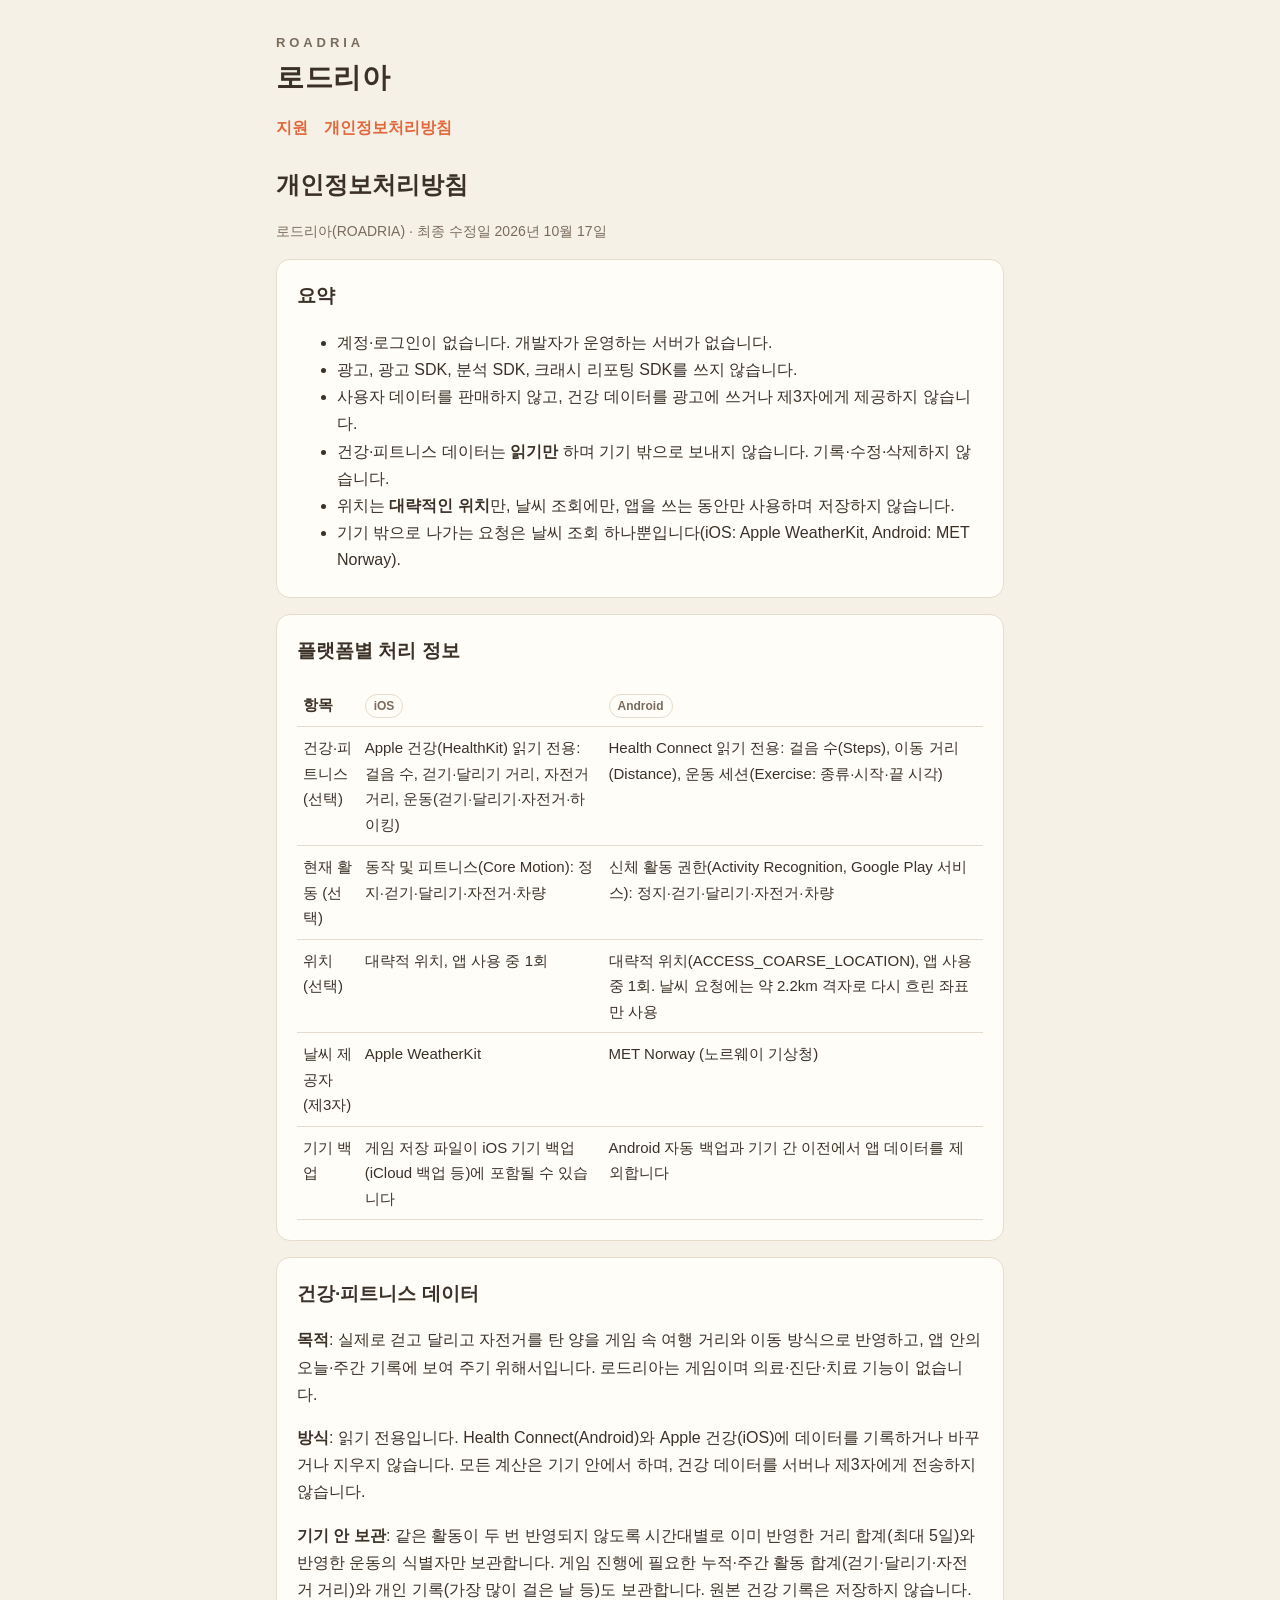
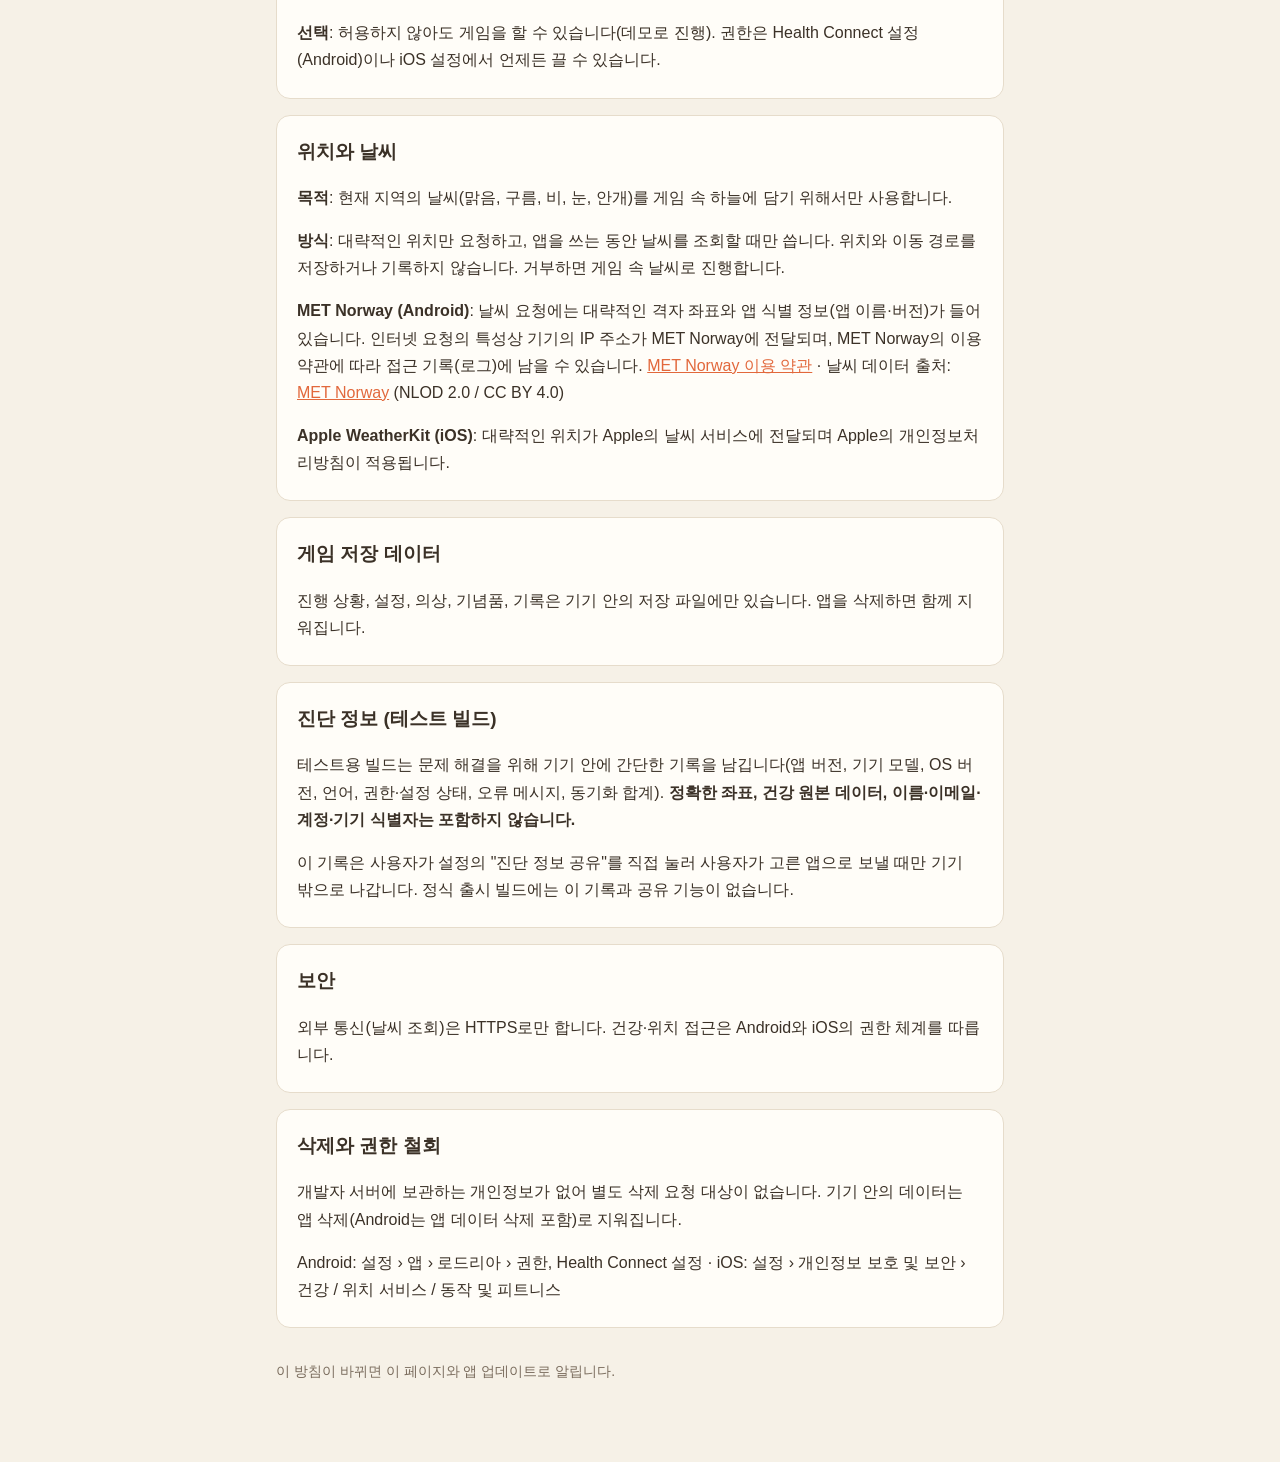
==== privacy.html @ e7ebb4fe "로드리아 지원 · 개인정보처리방침 페이지" ====
<!doctype html>
<html lang="ko">
<head>
  <meta charset="utf-8">
  <meta name="viewport" content="width=device-width, initial-scale=1">
  <title>로드리아 개인정보처리방침</title>
  <link rel="stylesheet" href="style.css">
</head>
<body>
<main>
  <header>
    <p class="brand"><small>ROADRIA</small>로드리아</p>
  </header>
  <nav>
    <a href="index.html">지원</a>
    <a href="privacy.html">개인정보처리방침</a>
  </nav>

  <h1>개인정보처리방침</h1>
  <p class="muted">로드리아(ROADRIA) · 최종 수정일 2026년 10월 17일</p>

  <section>
    <h2>요약</h2>
    <ul>
      <li>계정·로그인이 없습니다. 개발자가 운영하는 서버가 없습니다.</li>
      <li>광고, 광고 SDK, 분석 SDK, 크래시 리포팅 SDK를 쓰지 않습니다.</li>
      <li>사용자 데이터를 판매하지 않고, 건강 데이터를 광고에 쓰거나 제3자에게 제공하지 않습니다.</li>
      <li>건강·피트니스 데이터는 <strong>읽기만</strong> 하며 기기 밖으로 보내지 않습니다. 기록·수정·삭제하지 않습니다.</li>
      <li>위치는 <strong>대략적인 위치</strong>만, 날씨 조회에만, 앱을 쓰는 동안만 사용하며 저장하지 않습니다.</li>
      <li>기기 밖으로 나가는 요청은 날씨 조회 하나뿐입니다(iOS: Apple WeatherKit, Android: MET Norway).</li>
    </ul>
  </section>

  <section>
    <h2>플랫폼별 처리 정보</h2>
    <div class="table-wrap"><table>
      <tr><th>항목</th><th><span class="tag">iOS</span></th><th><span class="tag">Android</span></th></tr>
      <tr><td>건강·피트니스 (선택)</td>
          <td>Apple 건강(HealthKit) 읽기 전용: 걸음 수, 걷기·달리기 거리, 자전거 거리, 운동(걷기·달리기·자전거·하이킹)</td>
          <td>Health Connect 읽기 전용: 걸음 수(Steps), 이동 거리(Distance), 운동 세션(Exercise: 종류·시작·끝 시각)</td></tr>
      <tr><td>현재 활동 (선택)</td>
          <td>동작 및 피트니스(Core Motion): 정지·걷기·달리기·자전거·차량</td>
          <td>신체 활동 권한(Activity Recognition, Google Play 서비스): 정지·걷기·달리기·자전거·차량</td></tr>
      <tr><td>위치 (선택)</td>
          <td>대략적 위치, 앱 사용 중 1회</td>
          <td>대략적 위치(ACCESS_COARSE_LOCATION), 앱 사용 중 1회. 날씨 요청에는 약 2.2km 격자로 다시 흐린 좌표만 사용</td></tr>
      <tr><td>날씨 제공자 (제3자)</td>
          <td>Apple WeatherKit</td>
          <td>MET Norway (노르웨이 기상청)</td></tr>
      <tr><td>기기 백업</td>
          <td>게임 저장 파일이 iOS 기기 백업(iCloud 백업 등)에 포함될 수 있습니다</td>
          <td>Android 자동 백업과 기기 간 이전에서 앱 데이터를 제외합니다</td></tr>
    </table></div>
  </section>

  <section>
    <h2>건강·피트니스 데이터</h2>
    <p><strong>목적</strong>: 실제로 걷고 달리고 자전거를 탄 양을 게임 속 여행 거리와 이동 방식으로 반영하고, 앱 안의 오늘·주간 기록에 보여 주기 위해서입니다. 로드리아는 게임이며 의료·진단·치료 기능이 없습니다.</p>
    <p><strong>방식</strong>: 읽기 전용입니다. Health Connect(Android)와 Apple 건강(iOS)에 데이터를 기록하거나 바꾸거나 지우지 않습니다. 모든 계산은 기기 안에서 하며, 건강 데이터를 서버나 제3자에게 전송하지 않습니다.</p>
    <p><strong>기기 안 보관</strong>: 같은 활동이 두 번 반영되지 않도록 시간대별로 이미 반영한 거리 합계(최대 5일)와 반영한 운동의 식별자만 보관합니다. 게임 진행에 필요한 누적·주간 활동 합계(걷기·달리기·자전거 거리)와 개인 기록(가장 많이 걸은 날 등)도 보관합니다. 원본 건강 기록은 저장하지 않습니다.</p>
    <p><strong>선택</strong>: 허용하지 않아도 게임을 할 수 있습니다(데모로 진행). 권한은 Health Connect 설정(Android)이나 iOS 설정에서 언제든 끌 수 있습니다.</p>
  </section>

  <section>
    <h2>위치와 날씨</h2>
    <p><strong>목적</strong>: 현재 지역의 날씨(맑음, 구름, 비, 눈, 안개)를 게임 속 하늘에 담기 위해서만 사용합니다.</p>
    <p><strong>방식</strong>: 대략적인 위치만 요청하고, 앱을 쓰는 동안 날씨를 조회할 때만 씁니다. 위치와 이동 경로를 저장하거나 기록하지 않습니다. 거부하면 게임 속 날씨로 진행합니다.</p>
    <p><strong>MET Norway (Android)</strong>: 날씨 요청에는 대략적인 격자 좌표와 앱 식별 정보(앱 이름·버전)가 들어 있습니다. 인터넷 요청의 특성상 기기의 IP 주소가 MET Norway에 전달되며, MET Norway의 이용 약관에 따라 접근 기록(로그)에 남을 수 있습니다.
      <a href="https://api.met.no/doc/TermsOfService">MET Norway 이용 약관</a> ·
      날씨 데이터 출처: <a href="https://www.met.no/en/free-meteorological-data/Licensing-and-crediting">MET Norway</a> (NLOD 2.0 / CC BY 4.0)</p>
    <p><strong>Apple WeatherKit (iOS)</strong>: 대략적인 위치가 Apple의 날씨 서비스에 전달되며 Apple의 개인정보처리방침이 적용됩니다.</p>
  </section>

  <section>
    <h2>게임 저장 데이터</h2>
    <p>진행 상황, 설정, 의상, 기념품, 기록은 기기 안의 저장 파일에만 있습니다. 앱을 삭제하면 함께 지워집니다.</p>
  </section>

  <section>
    <h2>진단 정보 (테스트 빌드)</h2>
    <p>테스트용 빌드는 문제 해결을 위해 기기 안에 간단한 기록을 남깁니다(앱 버전, 기기 모델, OS 버전, 언어, 권한·설정 상태, 오류 메시지, 동기화 합계). <strong>정확한 좌표, 건강 원본 데이터, 이름·이메일·계정·기기 식별자는 포함하지 않습니다.</strong></p>
    <p>이 기록은 사용자가 설정의 "진단 정보 공유"를 직접 눌러 사용자가 고른 앱으로 보낼 때만 기기 밖으로 나갑니다. 정식 출시 빌드에는 이 기록과 공유 기능이 없습니다.</p>
  </section>

  <section>
    <h2>보안</h2>
    <p>외부 통신(날씨 조회)은 HTTPS로만 합니다. 건강·위치 접근은 Android와 iOS의 권한 체계를 따릅니다.</p>
  </section>

  <section>
    <h2>삭제와 권한 철회</h2>
    <p>개발자 서버에 보관하는 개인정보가 없어 별도 삭제 요청 대상이 없습니다. 기기 안의 데이터는 앱 삭제(Android는 앱 데이터 삭제 포함)로 지워집니다.</p>
    <p>Android: 설정 › 앱 › 로드리아 › 권한, Health Connect 설정 · iOS: 설정 › 개인정보 보호 및 보안 › 건강 / 위치 서비스 / 동작 및 피트니스</p>
  </section>

  <footer>
    <p class="muted">이 방침이 바뀌면 이 페이지와 앱 업데이트로 알립니다.</p>
  </footer>
</main>
</body>
</html>
---- style.css ----
:root {
  --bg: #f6f1e7;
  --card: #fffdf8;
  --ink: #3b3127;
  --ink-soft: #7a6c5d;
  --accent: #e2683c;
  --line: #e6dccb;
}
@media (prefers-color-scheme: dark) {
  :root { --bg: #1d1a16; --card: #262220; --ink: #efe6d8; --ink-soft: #b5a894; --accent: #f08a5d; --line: #3a332c; }
}
* { box-sizing: border-box; }
body {
  margin: 0; background: var(--bg); color: var(--ink);
  font-family: -apple-system, BlinkMacSystemFont, "Apple SD Gothic Neo", "Noto Sans KR", "Segoe UI", sans-serif;
  line-height: 1.7; font-size: 16px;
}
main { max-width: 760px; margin: 0 auto; padding: 32px 16px 64px; }
header .brand { font-size: 28px; font-weight: 800; letter-spacing: .02em; margin: 0; }
header .brand small { display: block; font-size: 13px; letter-spacing: .3em; color: var(--ink-soft); font-weight: 600; }
nav { margin: 12px 0 24px; display: flex; gap: 16px; flex-wrap: wrap; }
nav a { color: var(--accent); text-decoration: none; font-weight: 600; }
section { background: var(--card); border: 1px solid var(--line); border-radius: 14px; padding: 20px 20px 8px; margin: 16px 0; }
h1 { font-size: 24px; margin: 8px 0 4px; }
h2 { font-size: 19px; margin: 0 0 8px; }
h3 { font-size: 16px; margin: 16px 0 4px; }
.tag { display: inline-block; font-size: 12px; font-weight: 700; padding: 1px 8px; border-radius: 999px; border: 1px solid var(--line); color: var(--ink-soft); margin-right: 6px; }
table { width: 100%; border-collapse: collapse; font-size: 15px; margin: 8px 0 12px; }
th, td { text-align: left; padding: 8px 6px; border-bottom: 1px solid var(--line); vertical-align: top; }
.muted { color: var(--ink-soft); font-size: 14px; }
footer { color: var(--ink-soft); font-size: 13px; margin-top: 32px; }
a { color: var(--accent); }

.table-wrap { overflow-x: auto; -webkit-overflow-scrolling: touch; }
.table-wrap table { min-width: 560px; }
@media (max-width: 480px) {
  body { font-size: 15px; }
  header .brand { font-size: 24px; }
  section { padding: 16px 14px 4px; }
}
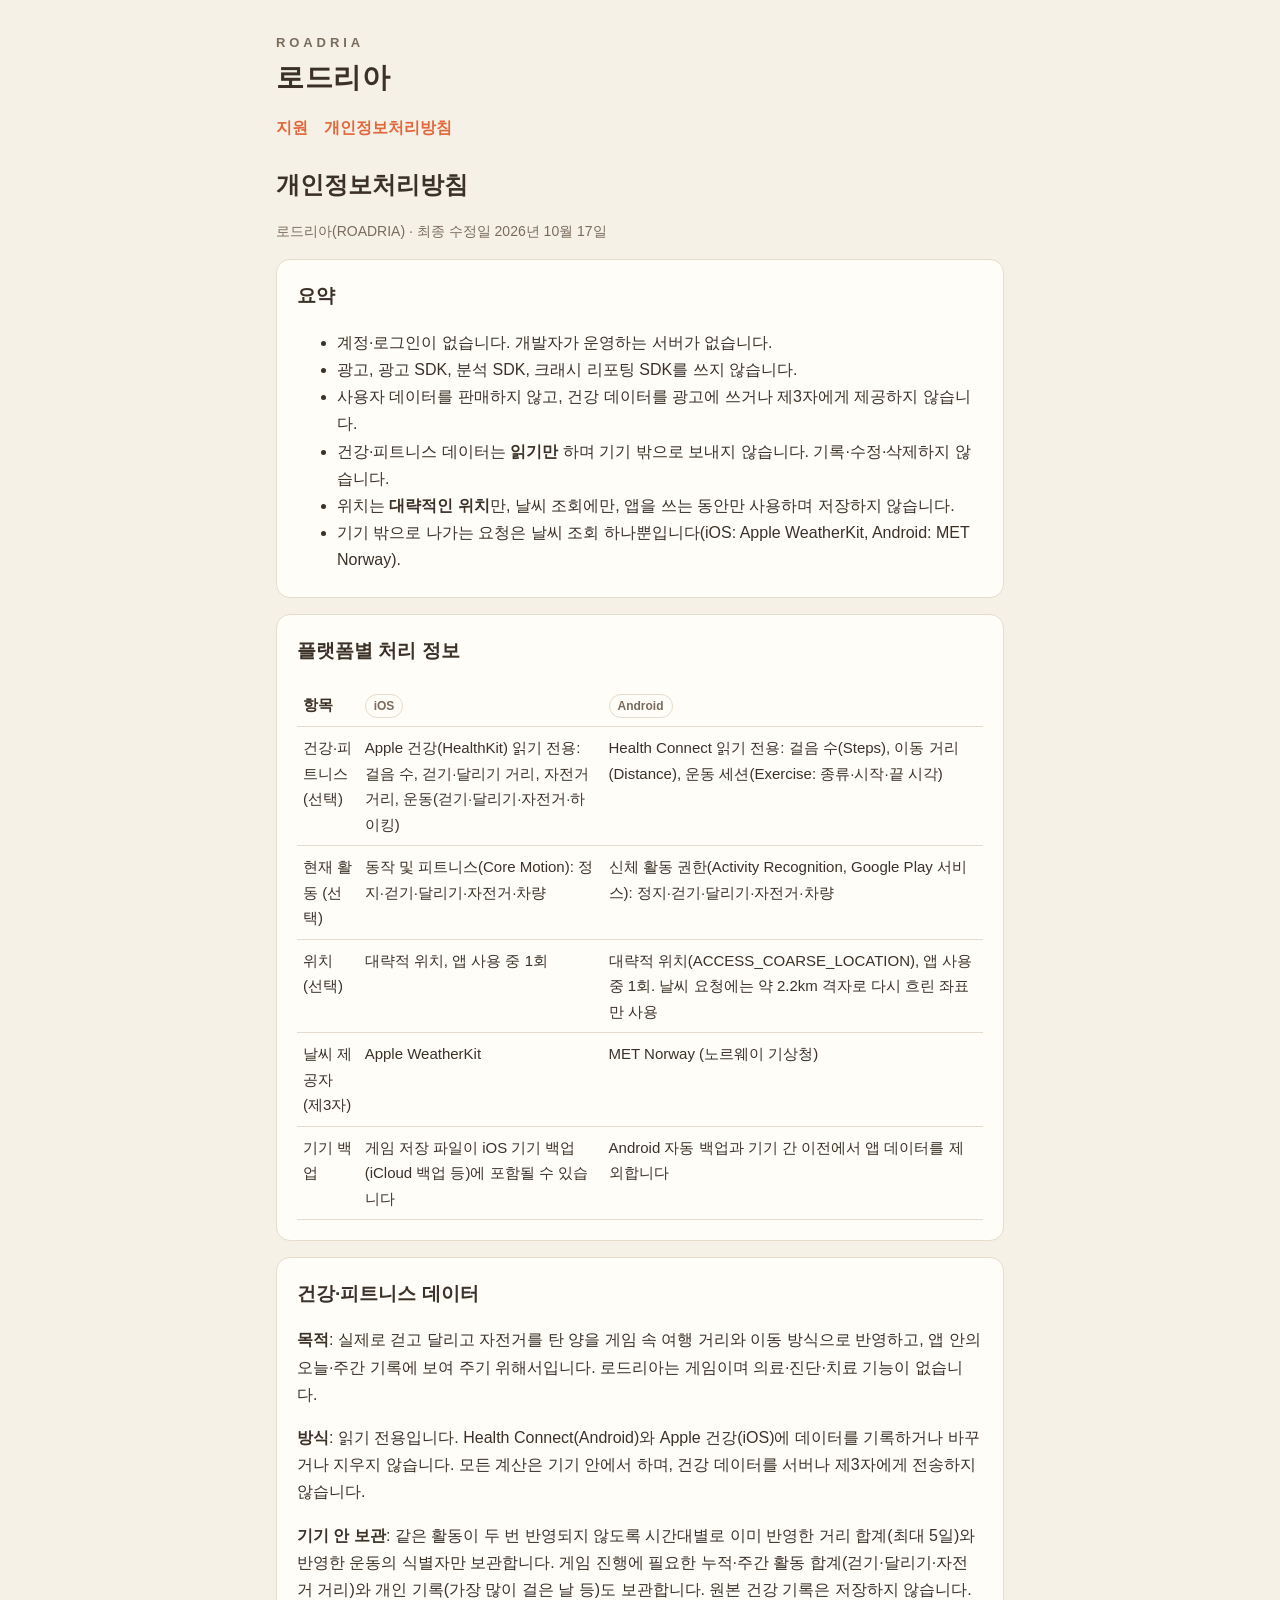
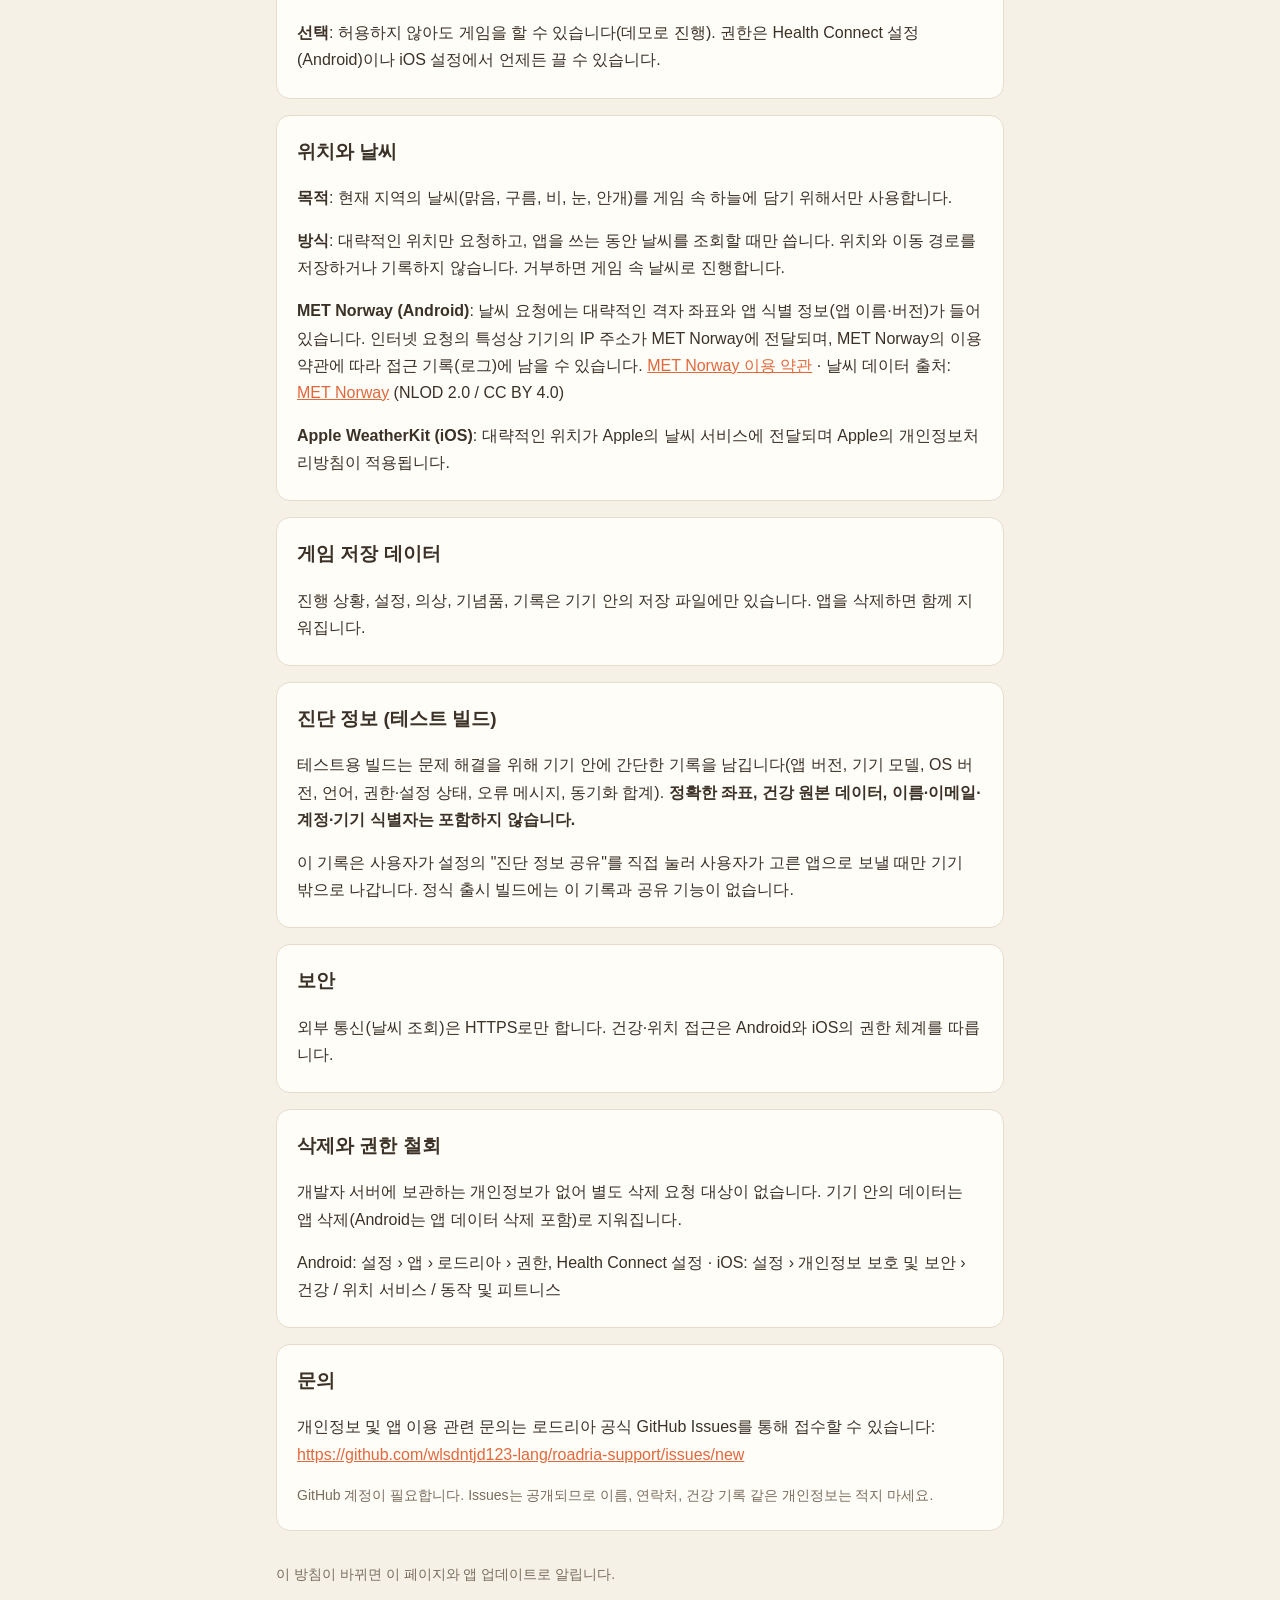
==== commit e12c9a98: "문의 채널(GitHub Issues) 추가" ====
--- a/privacy.html
+++ b/privacy.html
@@ -93,6 +93,12 @@
     <p>Android: 설정 › 앱 › 로드리아 › 권한, Health Connect 설정 · iOS: 설정 › 개인정보 보호 및 보안 › 건강 / 위치 서비스 / 동작 및 피트니스</p>
   </section>
 
+  <section id="contact">
+    <h2>문의</h2>
+    <p>개인정보 및 앱 이용 관련 문의는 로드리아 공식 GitHub Issues를 통해 접수할 수 있습니다: <a href="https://github.com/wlsdntjd123-lang/roadria-support/issues/new">https://github.com/wlsdntjd123-lang/roadria-support/issues/new</a></p>
+    <p class="muted">GitHub 계정이 필요합니다. Issues는 공개되므로 이름, 연락처, 건강 기록 같은 개인정보는 적지 마세요.</p>
+  </section>
+
   <footer>
     <p class="muted">이 방침이 바뀌면 이 페이지와 앱 업데이트로 알립니다.</p>
   </footer>
--- a/style.css
+++ b/style.css
@@ -29,7 +29,8 @@
 th, td { text-align: left; padding: 8px 6px; border-bottom: 1px solid var(--line); vertical-align: top; }
 .muted { color: var(--ink-soft); font-size: 14px; }
 footer { color: var(--ink-soft); font-size: 13px; margin-top: 32px; }
-a { color: var(--accent); }
+a { color: var(--accent); overflow-wrap: anywhere; }
+.button { display: inline-block; background: var(--accent); color: #fff; text-decoration: none; font-weight: 700; padding: 10px 18px; border-radius: 10px; }
 
 .table-wrap { overflow-x: auto; -webkit-overflow-scrolling: touch; }
 .table-wrap table { min-width: 560px; }
